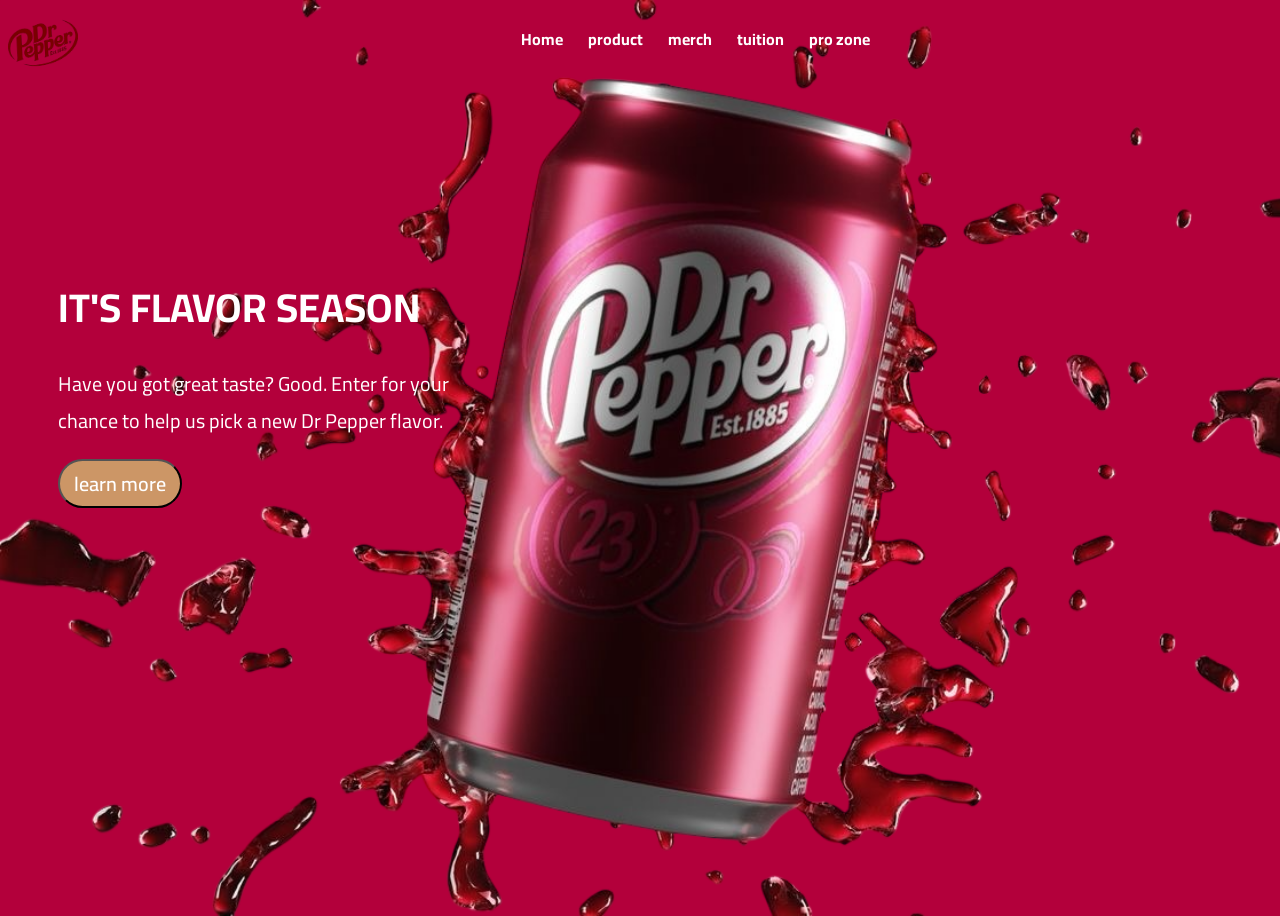
==== index.html @ e28b71b4 "Rename dr-pepper.html to index.html" ====
<!doctype html>
<head>
<meta charset="UTF-8">
<link rel="stylesheet" href="dr-pepper.css">
<link href="https://fonts.googleapis.com/css2?family=Cairo:wght@200..1000&display=swap" rel="stylesheet">
</head>
<body>
<img class="logo" src="logo.png">
<div class="nav">
<ul>
<li>Home  </li>
<li>product  </li>
<li> merch </li>
<li> tuition </li>
<li> pro zone  </li>
</ul>
</div>
<div class="p1">
<p class="p-1">
IT'S FLAVOR SEASON
 </p>
<p class="p-2">
Have you got great taste? Good. Enter for your chance to help us pick a new Dr Pepper flavor.
</p>
<a href="https://www.drpepperflavorseason.com/">
<button class="learn-more">
learn more
</button>
</a>
</div>


</body>
---- dr-pepper.css ----
body{
background-image:url(bg.png);
height:100vh;
background-repeat:no-repeat;
background-size:cover; 
background-color:#b3003b; 
color:white;
font-family:Cairo;
}

.logo{
width:70px;
height:auto;
float:left;
}
.nav{
font-weight:700;
display:flex;
justify-content:center;
}
ul{
list-style:none;
gap:25px;
float:right;
display:flex; 
border-bottom:3px solid trasparent
transition:0.7s;
}
.p-1{
font-size:40px;
font-weight:700;
margin-bottom:10px;
margin-top:200px
}
.p-2{
font-size:20px;
font-weight:400;
width:400px;
}
.p1{
margin-left:50px;
}
.learn-more{
padding:14px;
padding-top:4px;
padding-bottom:4px;
border-radius:45px;
background-color:#cc9666;
font-weight:600;
color:white;
font-size:20px;
font-family:Cairo;
text-decoration-style:none;
}
.learn-more:hover{
cursor:pointer;
background-color:#dfbe9f;
transition:0.5s;
}
nav:hover{
border-bottom:3px solid white;
transition:0.7s;
cursor:pointer;
}
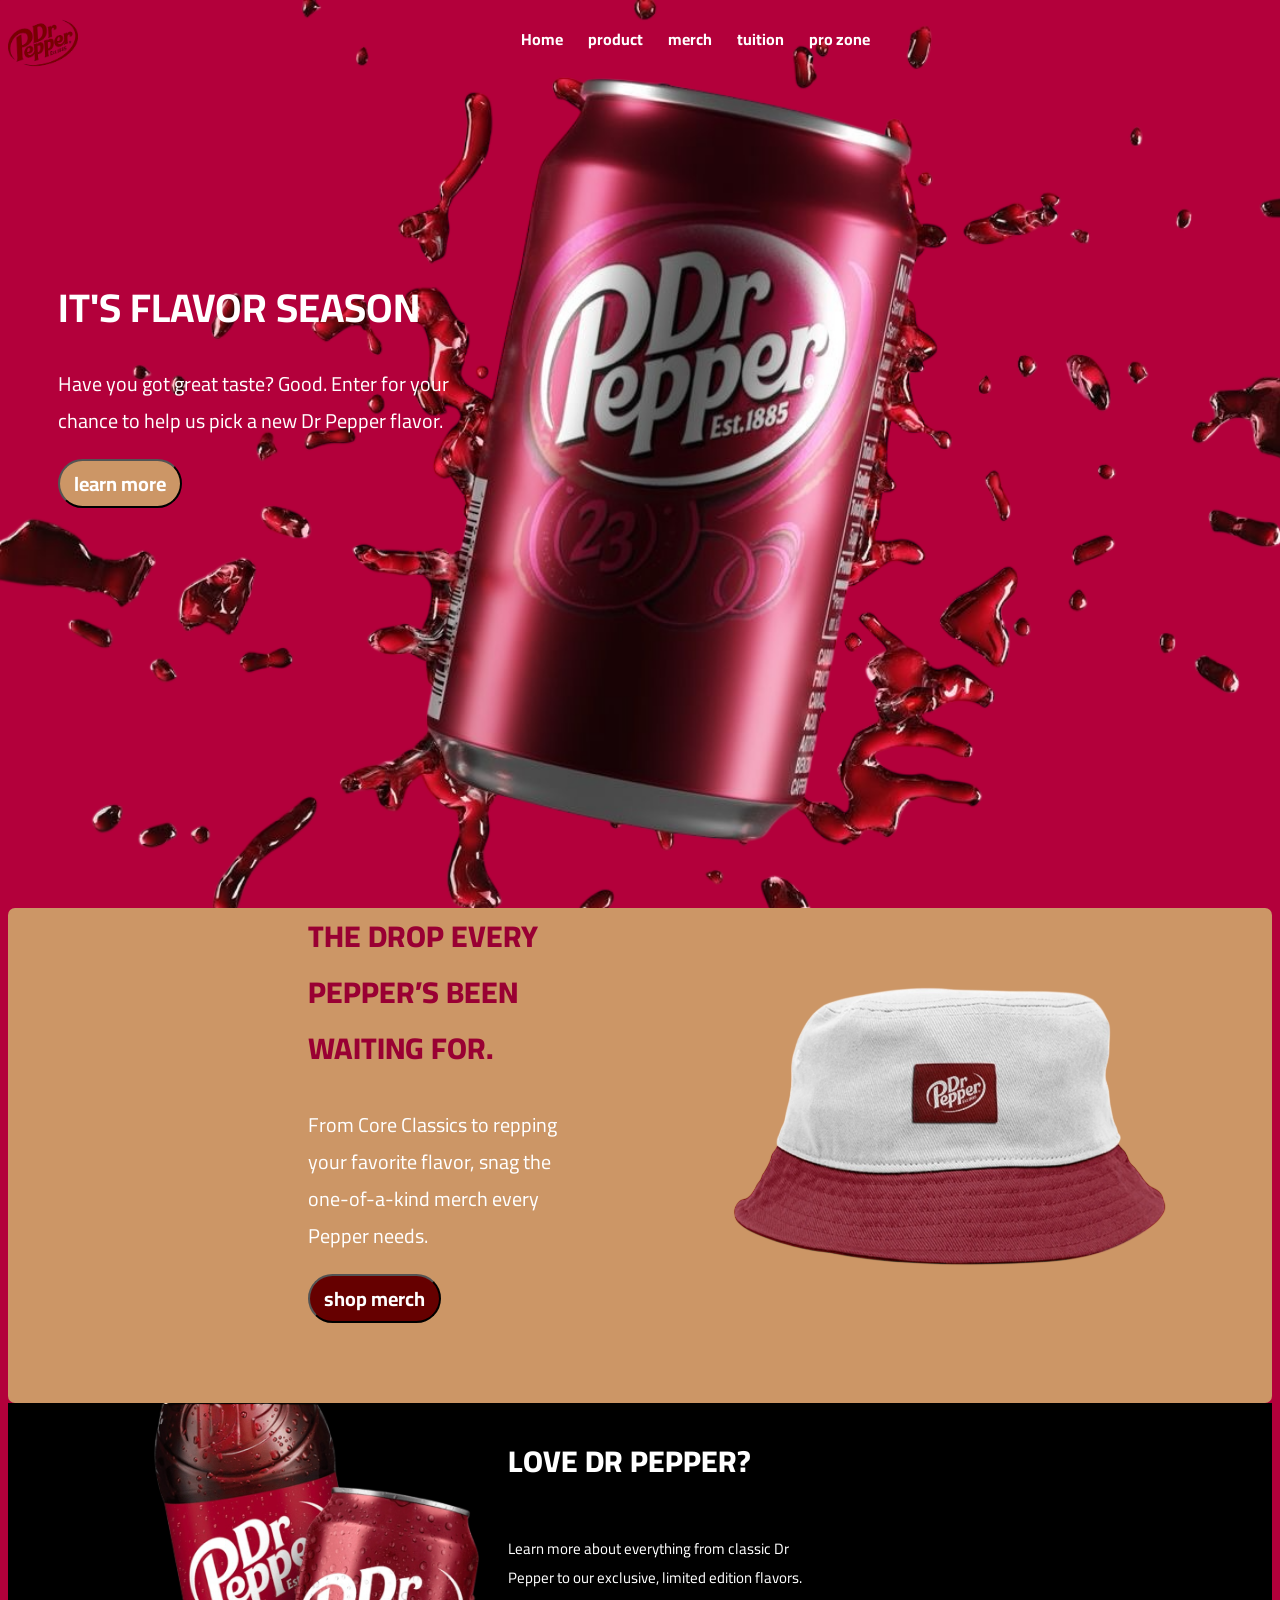
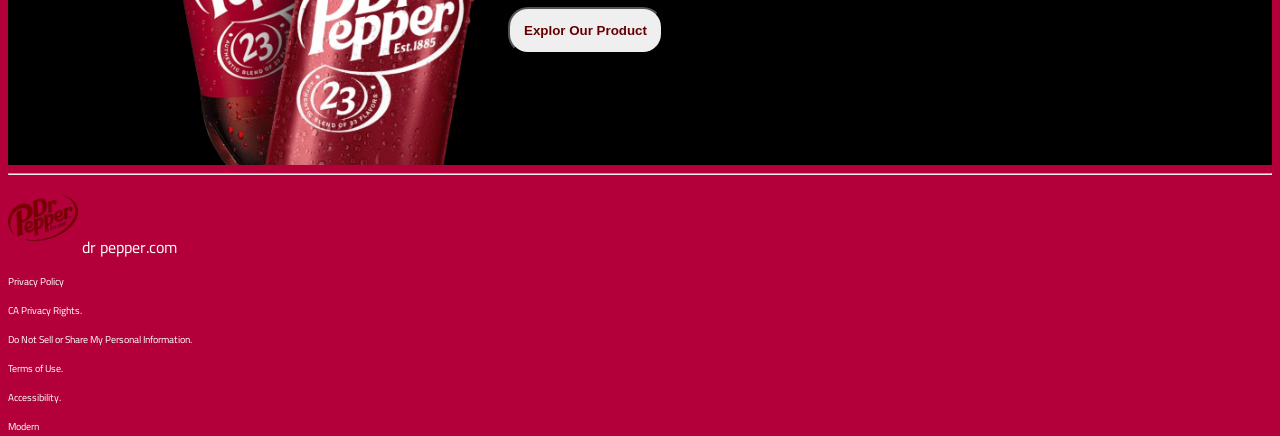
==== commit cca37572: "Rename dr-pepper.html to index.html" ====
--- a/index.html
+++ b/index.html
@@ -1,6 +1,8 @@
 <!doctype html>
 <head>
+
 <meta charset="UTF-8">
+
 <link rel="stylesheet" href="dr-pepper.css">
 <link href="https://fonts.googleapis.com/css2?family=Cairo:wght@200..1000&display=swap" rel="stylesheet">
 </head>
@@ -28,6 +30,48 @@
 </button>
 </a>
 </div>
+<div class="half-page"> 
+<p class="p-3">THE DROP EVERY PEPPER’S BEEN WAITING FOR.</p>
+<p class="p-4">From Core Classics to repping your favorite flavor, snag the one-of-a-kind merch every Pepper needs. </p>
+<div class="cap"><img class="cap-1" src="cap.png"></div>
+<div>
+<a href="https://www.drpepperstore.com/">
+<button class="b-merch">
+shop merch
+</button>
+</div>
+</a>
+</div>
 
-
+<div class="cola-1">
+<img class="cla" src="cola.png">
+<div class="cola-2">
+<p class="p-5">
+LOVE DR PEPPER?
+</p>
+<p class="p-6">
+Learn more about everything from classic Dr Pepper to our exclusive, limited edition flavors.
+</p>
+<a href="https://www.drpepper.com/products">
+<button class="b-explor">
+Explor Our Product
+</button>
+</a>
+</div>
+</div>
+<hr>
+<div class="last">
+<img class="logo-2" src="logo.png">
+<a class="link" href="https://drpepper.com/">
+dr pepper.com
+</a>
+<span>
+<p>Privacy Policy   </p>
+<p>CA Privacy Rights.</p>
+<p>Do Not Sell or Share My Personal Information.</p>
+<p>Terms of Use.   </p>
+<p>Accessibility.  </p>
+<p>Modern</p>
+</span>
+</span>
 </body>
--- a/dr-pepper.css
+++ b/dr-pepper.css
@@ -6,6 +6,7 @@
 background-color:#b3003b; 
 color:white;
 font-family:Cairo;
+
 }
 
 .logo{
@@ -17,13 +18,30 @@
 font-weight:700;
 display:flex;
 justify-content:center;
+animation-name:nav
 }
+
+.nav::after {
+  content: '';
+  position: absolute;
+  width: 0;
+  height: 2px;
+  bottom: 0;
+  left: 0;
+  background-color: black;
+  transition: width 0.3s ease;
+}
+
+.nav:hover::after {
+  width: 100%;
+}
+
 ul{
 list-style:none;
 gap:25px;
 float:right;
 display:flex; 
-border-bottom:3px solid trasparent
+
 transition:0.7s;
 }
 .p-1{
@@ -46,7 +64,7 @@
 padding-bottom:4px;
 border-radius:45px;
 background-color:#cc9666;
-font-weight:600;
+font-weight:700;
 color:white;
 font-size:20px;
 font-family:Cairo;
@@ -57,8 +75,115 @@
 background-color:#dfbe9f;
 transition:0.5s;
 }
-nav:hover{
-border-bottom:3px solid white;
+ul:hover{
 transition:0.7s;
 cursor:pointer;
-}+}
+
+.cap-1 {
+    width: 500px;       
+    height: auto;
+    position: absolute; 
+    top: 20px;           
+    right: 50px;      
+    z-index: 999;        
+}
+
+.cap{
+display:flex;
+justify-content:end;
+margin-right:60px;
+padding:0px;
+}
+.half-page{
+background-color:#cc9666;
+padding:0px;
+margin-top:400px;
+height:55vh; 
+position:relative;
+border-radius:7px;
+}
+.p-3{
+font-size:30px;
+font-weight:800;
+color:#990033;
+margin-top:100px;
+margin-left:300px;
+width:250px;
+padding-bottom:0px;
+}
+.p-4{
+font-size:20px;
+margin-top:20px;
+margin-left:300px;
+width:250px;
+padding-top:0px;
+}
+.b-merch{
+padding:14px;
+padding-top:4px;
+padding-bottom:4px;
+border-radius:45px;
+background-color:#660000;
+font-weight:700;
+color:white;
+font-size:20px;
+font-family:Cairo;
+text-decoration-style:none;
+margin-left:300px;
+transition:0.4s;
+}
+.b-merch:hover{
+cursor:pointer;
+background-color:#990000;
+transition:0.4s;
+}
+
+.cla {
+  width: 500px;
+  height: auto;
+}
+.cola-1{
+background-color:black;
+display:flex;
+}  
+.cola-2{
+display:flex;
+flex-direction:column;
+}
+.p-5{
+font-size:30px;
+font-weight:800; 
+}
+.p-6{
+font-size:15px; 
+align-items:center;
+width:300px;    
+}
+.b-explor{
+padding:14px;
+color:#660000;
+transition:0.4;
+font-weight:700;
+border-radius:20px;
+}
+.b-explor:hover{
+transition:0.4;
+background-color:#fff0b3;
+}
+hr{
+color:white;
+}
+.logo-2{
+width:70px;
+height:auto;
+margin-bottom:0px;
+}
+.link{
+text-decoration:none;
+color:white;
+}
+span{
+font-size:10px;
+padding:0px;
+}
